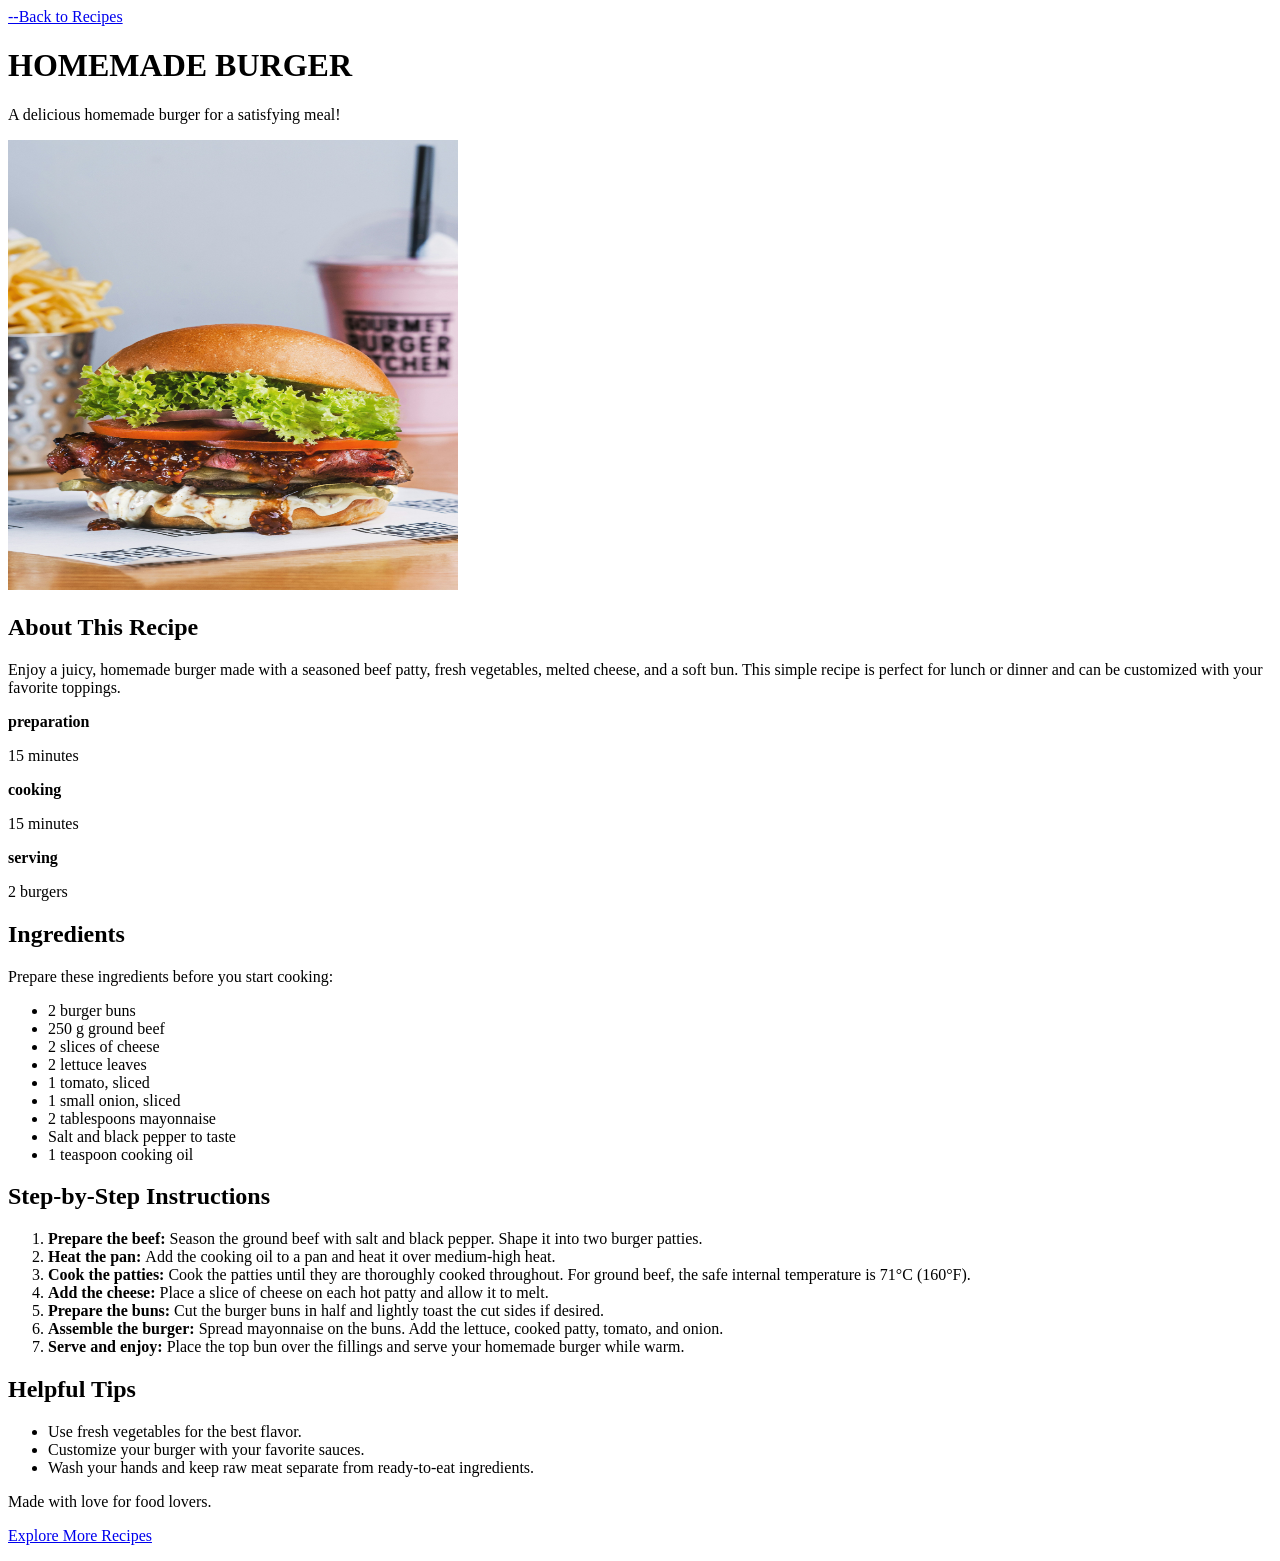
==== recipes/burger.html @ 3bbf241b "Build recipes website" ====
<!DOCTYPE html>
<html lan="eng">
    <head>
        <meta charset="UTF-8">
        <title>Homemade Burger Recipe</title>
    </head>
    <body>
        <header class="recipe-header">
            <a href="../index.html" class="back-link">--Back to Recipes</a>
            <h1>HOMEMADE BURGER</h1>
            <P>A delicious homemade burger for a satisfying meal!</P>
        </header>
        <main class="recipe-content">
            <img src="images/burger.jpg" width="450" height="450" alt="A delicious homemade burger">
             <section class="introduction">
                <h2>About This Recipe</h2>
                <p>Enjoy a juicy, homemade burger made with a seasoned beef
                patty, fresh vegetables, melted cheese, and a soft bun.
                This simple recipe is perfect for lunch or dinner and
                can be customized with your favorite toppings.</p>

                <div class="recipe-info">
                    <div>
                        <strong> preparation</strong>
                        <p>15 minutes</p>
                    </div>
                    <div>
                        <strong>cooking</strong>
                        <p>15 minutes</p>
                    </div>
                    <div>
                        <strong>serving</strong>
                        <p>2 burgers</p>
                    </div>
                </div>
             </section>
             <section class="ingredients">
                <h2> Ingredients</h2>
                <p>Prepare these ingredients before you start cooking:</p>
                <ul>
                     <li> 2 burger buns</li>
                     <li>250 g ground beef</li>
                     <li>2 slices of cheese</li>
                     <li>2 lettuce leaves</li>
                     <li>1 tomato, sliced</li>
                     <li>1 small onion, sliced</li>
                     <li>2 tablespoons mayonnaise</li>
                     <li>Salt and black pepper to taste</li>
                    <li>1 teaspoon cooking oil</li>
                </ul>
             </section>
             <section class="instructions">
                <h2> Step-by-Step Instructions</h2>
                <Ol>
                    <li>
                    <strong>Prepare the beef: </strong>
                    Season the ground beef with salt and black pepper.
                    Shape it into two burger patties.
                </li>

                <li>
                    <strong>Heat the pan: </strong>
                    Add the cooking oil to a pan and heat it over
                    medium-high heat.
                </li>

                <li>
                    <strong>Cook the patties: </strong>
                    Cook the patties until they are thoroughly cooked
                    throughout. For ground beef, the safe internal
                    temperature is 71°C (160°F).
                </li>

                <li>
                    <strong>Add the cheese: </strong>
                    Place a slice of cheese on each hot patty and allow
                    it to melt.
                </li>

                <li>
                    <strong>Prepare the buns: </strong>
                    Cut the burger buns in half and lightly toast
                    the cut sides if desired.
                </li>

                <li>
                    <strong>Assemble the burger: </strong>
                    Spread mayonnaise on the buns. Add the lettuce,
                    cooked patty, tomato, and onion.
                </li>

                <li>
                    <strong>Serve and enjoy: </strong>
                    Place the top bun over the fillings and serve
                    your homemade burger while warm.
                </li>
                </Ol>
             </section>
             <section class="tips">
                <h2>Helpful Tips</h2>
                <ul>
                     <li>Use fresh vegetables for the best flavor.</li>
                     <li>Customize your burger with your favorite sauces.</li>
                     <li>Wash your hands and keep raw meat separate from
                    ready-to-eat ingredients.</li>
                </ul>
             </section>
        </main>

        <footer class="recip-footer">
            <p>Made with love for food lovers.</p>
        <a href="../index.html">Explore More Recipes</a></p>
        </footer>
    </body>
</html>
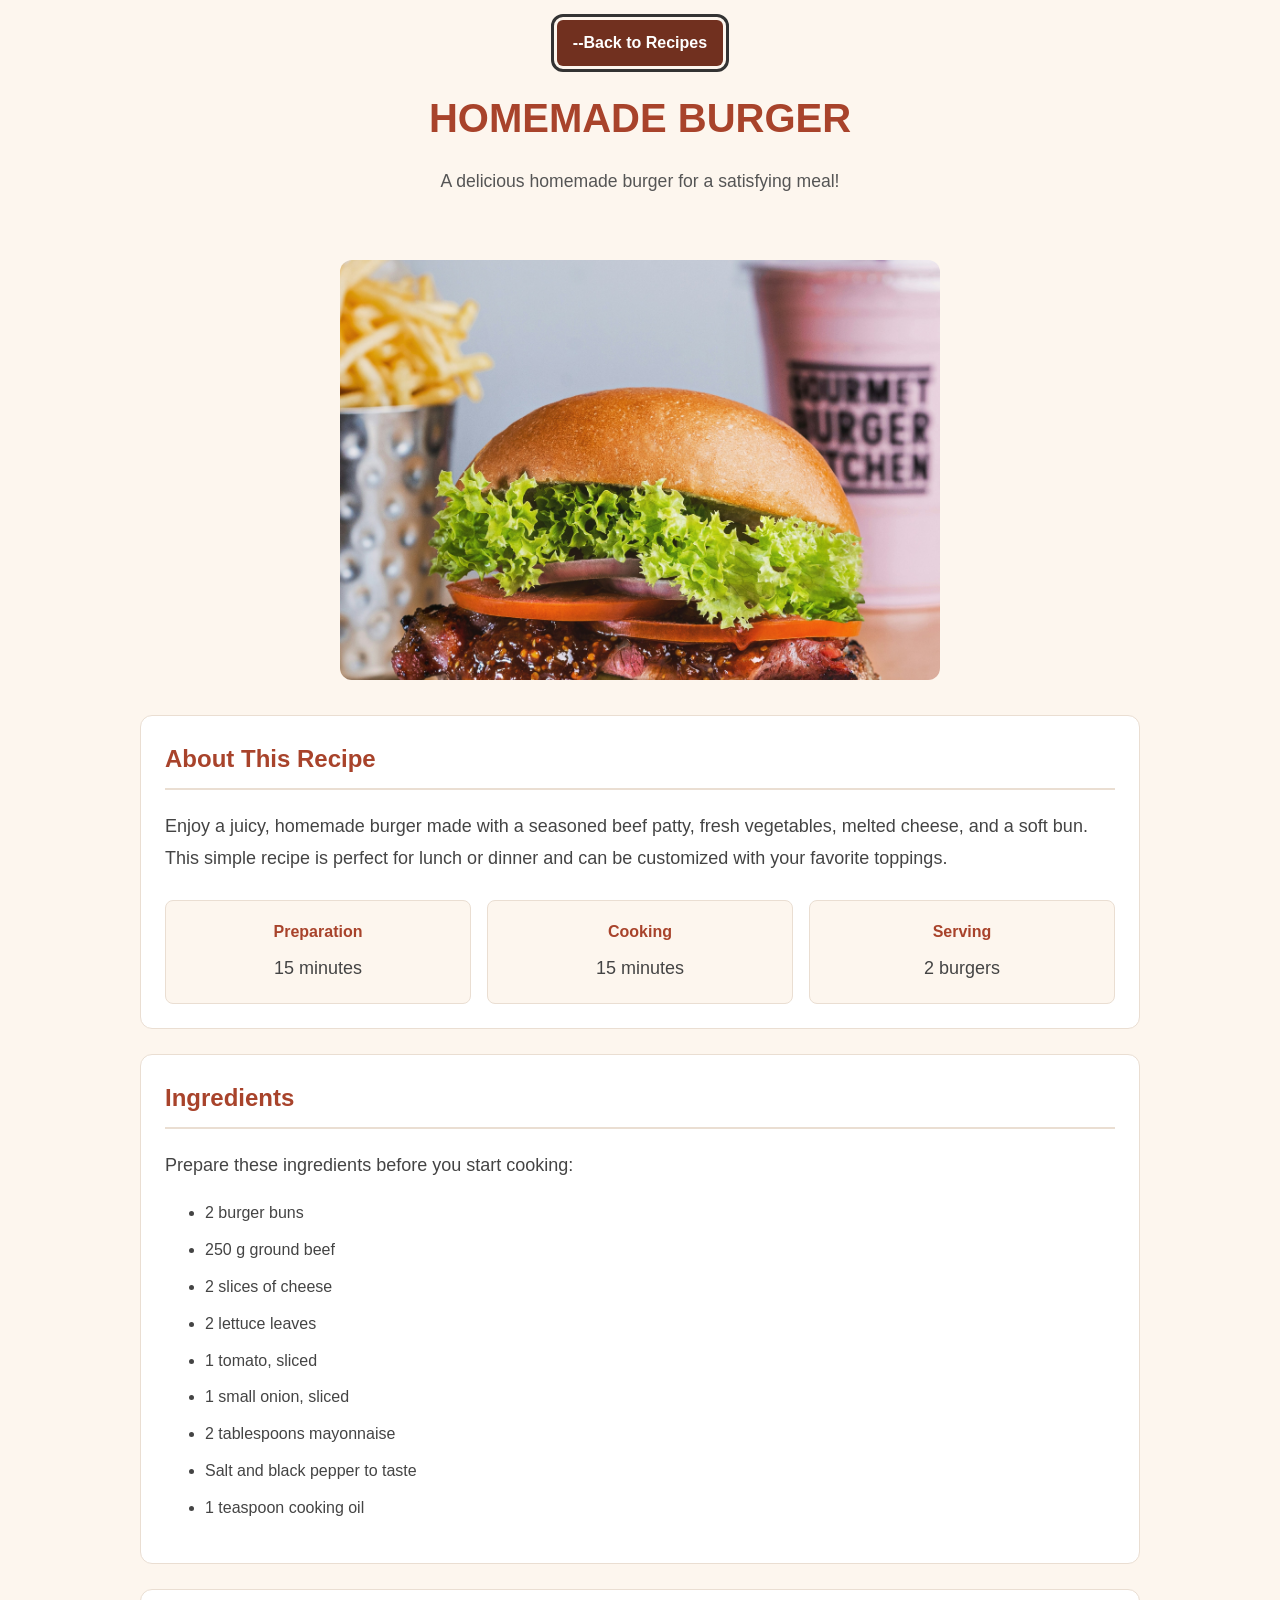
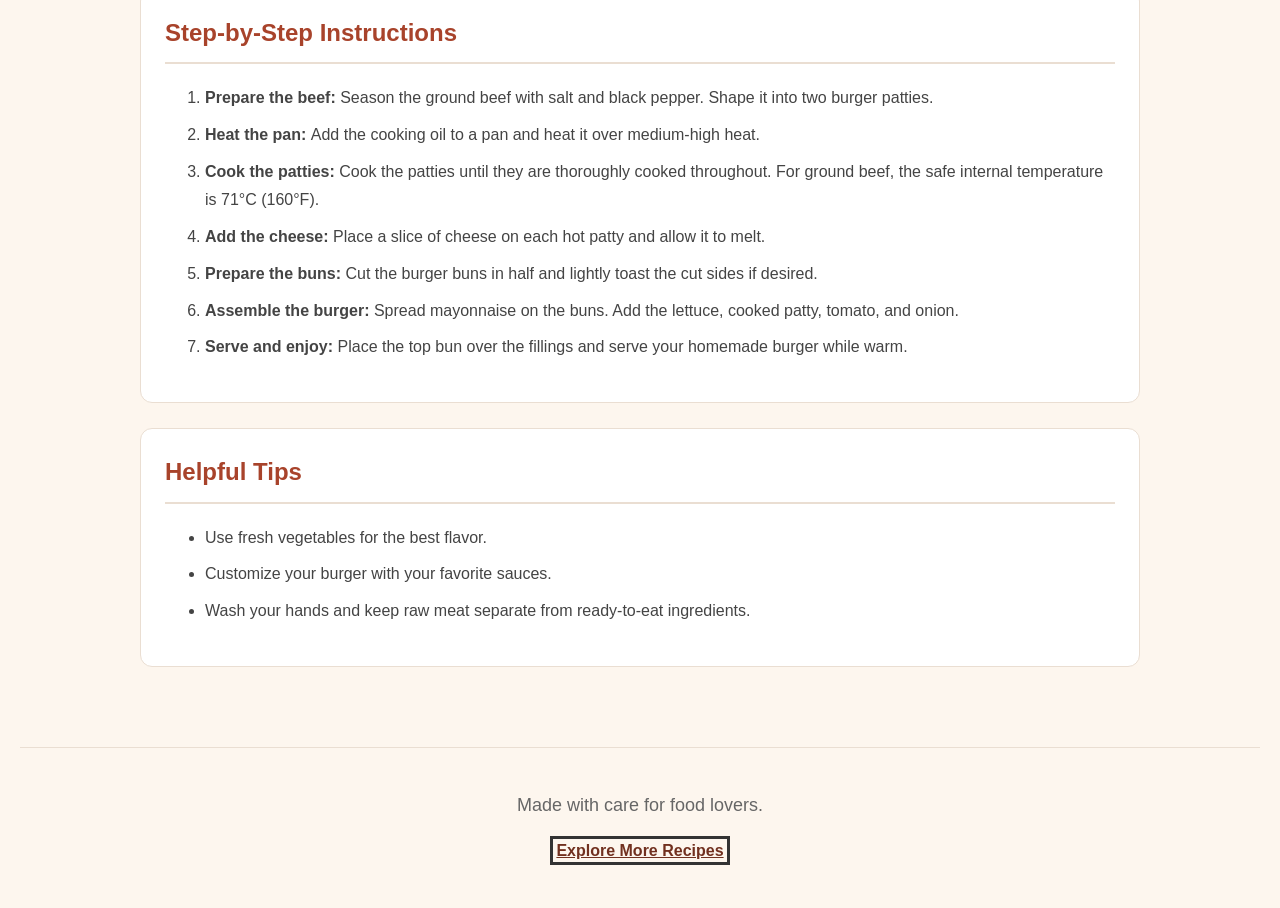
==== commit 672e21ba: "style recipe pages and improve layout" ====
--- a/recipes/burger.html
+++ b/recipes/burger.html
@@ -1,8 +1,9 @@
-<!DOCTYPE html>
-<html lan="eng">
+ <!DOCTYPE html>
+<html lang="eng">
     <head>
         <meta charset="UTF-8">
         <title>Homemade Burger Recipe</title>
+        <link rel="stylesheet" href="../style.css">
     </head>
     <body>
         <header class="recipe-header">
@@ -11,7 +12,9 @@
             <P>A delicious homemade burger for a satisfying meal!</P>
         </header>
         <main class="recipe-content">
-            <img src="images/burger.jpg" width="450" height="450" alt="A delicious homemade burger">
+            <img src="images/burger.jpg"
+     alt="Homemade burger with fresh lettuce, tomato, and cheese"
+     class="recipe-image">
              <section class="introduction">
                 <h2>About This Recipe</h2>
                 <p>Enjoy a juicy, homemade burger made with a seasoned beef
@@ -107,9 +110,9 @@
              </section>
         </main>
 
-        <footer class="recip-footer">
-            <p>Made with love for food lovers.</p>
-        <a href="../index.html">Explore More Recipes</a></p>
-        </footer>
+        <footer class="recipe-footer">
+    <p>Made with care for food lovers.</p>
+    <a href="../index.html">Explore More Recipes</a>
+</footer>
     </body>
 </html>
--- a/style.css
+++ b/style.css
@@ -0,0 +1,257 @@
+/* /* Basic page styling
+
+/* GENERAL PAGE STYLING*/
+*box{
+    box-sizing:border-box;
+}
+body{
+    margin: 0;
+    padding: 20px;
+    background-color: #fdf6ee;
+    color:#333333;
+    font-family: Arial, sans-serif;
+    line-height: 1.6;
+}
+h1{
+    color:#a8432b;
+    text-align: center;
+    margin-bottom: 20px;
+}
+p{
+    font-size: 18px;
+}
+
+.intro{
+    max-width: 900px;
+    margin:0 auto 30px;
+    text-align: center;
+}
+/* Recipe section */
+.section-title{
+    color: #333333;
+    text-align: center;
+    margin: 40px 0 25px;
+    text-decoration: none;
+}
+/* Arrange the recipe cards */
+.recipe-container{
+    display: flex;
+    flex-wrap: wrap;
+    gap: 20px;
+    margin-bottom: 30px;
+    padding: 10px 0;
+}
+/* Style each recipe card */
+.recipe-card{
+    flex: 1 1 250px;
+    padding: 24px;
+    background-color: #ffffff;
+    border: 1px solid #eaded2;
+    border-radius: 12px;
+
+}
+
+/* Recipe headings */
+.recipe-card h3 {
+color: #a8432b;
+margin-top: 0;
+text-transform: capitalize;
+}
+.recipe-card p{
+    color: #555555;
+    line-height: 1.6;
+}
+
+.recipe-card a{
+    display: inline-block;
+    color: white;
+    font-weight: bold;
+    text-decoration:none;
+   
+    padding: 10px 16px;
+    border-radius: 6px;
+    background-color: #a8432b;
+}
+
+.recipe-card a:hover{
+    background-color: #71301f;
+}
+.recipe-card{
+    color: #71301f;
+    transition: transform 0.2s ease;
+}
+.recipe-card:hover{
+    transform: translateY(-6px);
+}
+
+footer{
+    margin-top: 40px;
+    padding: 15px;
+    text-align: center;
+    color:#666666 ;
+    border-top: 1px solid #eaded2;
+
+}
+
+/* ===== Recipe Page Layout ===== */
+.recipe-header{
+    max-width: 1100px;
+    margin:0 auto;
+    padding: 25px 20 px;
+    text-align: center;
+}
+.recipe-header h1{
+    color:#a8432b;
+    font-size:2.5rem;
+    margin:20px 0 12px;
+}
+.recipe-header p{
+    color:#555555;
+    font-size:1.1rem;
+    line-height:1.7;
+}
+
+
+/* Back navigation */
+
+.back-link {
+display: inline-block;
+padding: 10px 16px;
+background-color: #a8432b;
+color: #ffffff;
+border-radius: 6px;
+text-decoration: none;
+font-weight: bold;
+}
+
+.back-link {
+background-color: #71301f;
+}
+
+/* Main recipe layout */
+
+.recipe-content {
+max-width: 1000px;
+margin: 0 auto;
+padding: 20px;
+}
+
+/* Recipe image */
+
+.recipe-image {
+display: block;
+width: 100%;
+max-width: 600px;
+max-height: 420px;
+object-fit: cover;
+border-radius: 12px;
+margin: 25px auto 35px;
+}
+
+/* Recipe sections */
+
+.recipe-content section {
+margin: 25px 0;
+padding: 24px;
+background-color: #ffffff;
+border: 1px solid #eaded2;
+border-radius: 12px;
+}
+
+.recipe-content section h2 {
+color: #a8432b;
+margin-top: 0;
+padding-bottom: 10px;
+border-bottom: 2px solid #eaded2;
+}
+
+.recipe-content section p,
+.recipe-content section li {
+color: #444444;
+line-height: 1.8;
+}
+
+.recipe-content section li {
+margin-bottom: 8px;
+}
+
+/* Preparation, cooking, and serving information */
+
+.recipe-info {
+display: flex;
+flex-wrap: wrap;
+gap: 16px;
+margin-top: 25px;
+}
+
+.recipe-info > div {
+flex: 1 1 150px;
+padding: 18px;
+background-color: #fdf6ee;
+border: 1px solid #eaded2;
+border-radius: 8px;
+text-align: center;
+}
+
+.recipe-info strong {
+display: block;
+color: #a8432b;
+text-transform: capitalize;
+margin-bottom: 8px;
+}
+
+.recipe-info p {
+margin: 0;
+}
+
+/* Footer */
+
+.recipe-footer {
+margin-top: 35px;
+padding: 25px 20px;
+text-align: center;
+border-top: 1px solid #eaded2;
+}
+
+.recipe-footer p {
+color: #666666;
+}
+
+.recipe-footer a {
+color: #a8432b;
+font-weight: bold;
+text-decoration: underline;
+}
+
+.recipe-footer a {
+color: #71301f;
+}
+
+/* Keyboard accessibility */
+
+.back-link,
+.recipe-footer a {
+outline: 3px solid #333333;
+outline-offset: 3px;
+}
+
+/* Responsive layout */
+
+@media (max-width: 600px) {
+.recipe-header h1 {
+font-size: 2rem;
+}
+
+.recipe-content {
+    padding: 12px;
+}
+
+.recipe-content section {
+    padding: 18px;
+}
+
+.recipe-image {
+    max-height: 300px;
+}
+
+}
